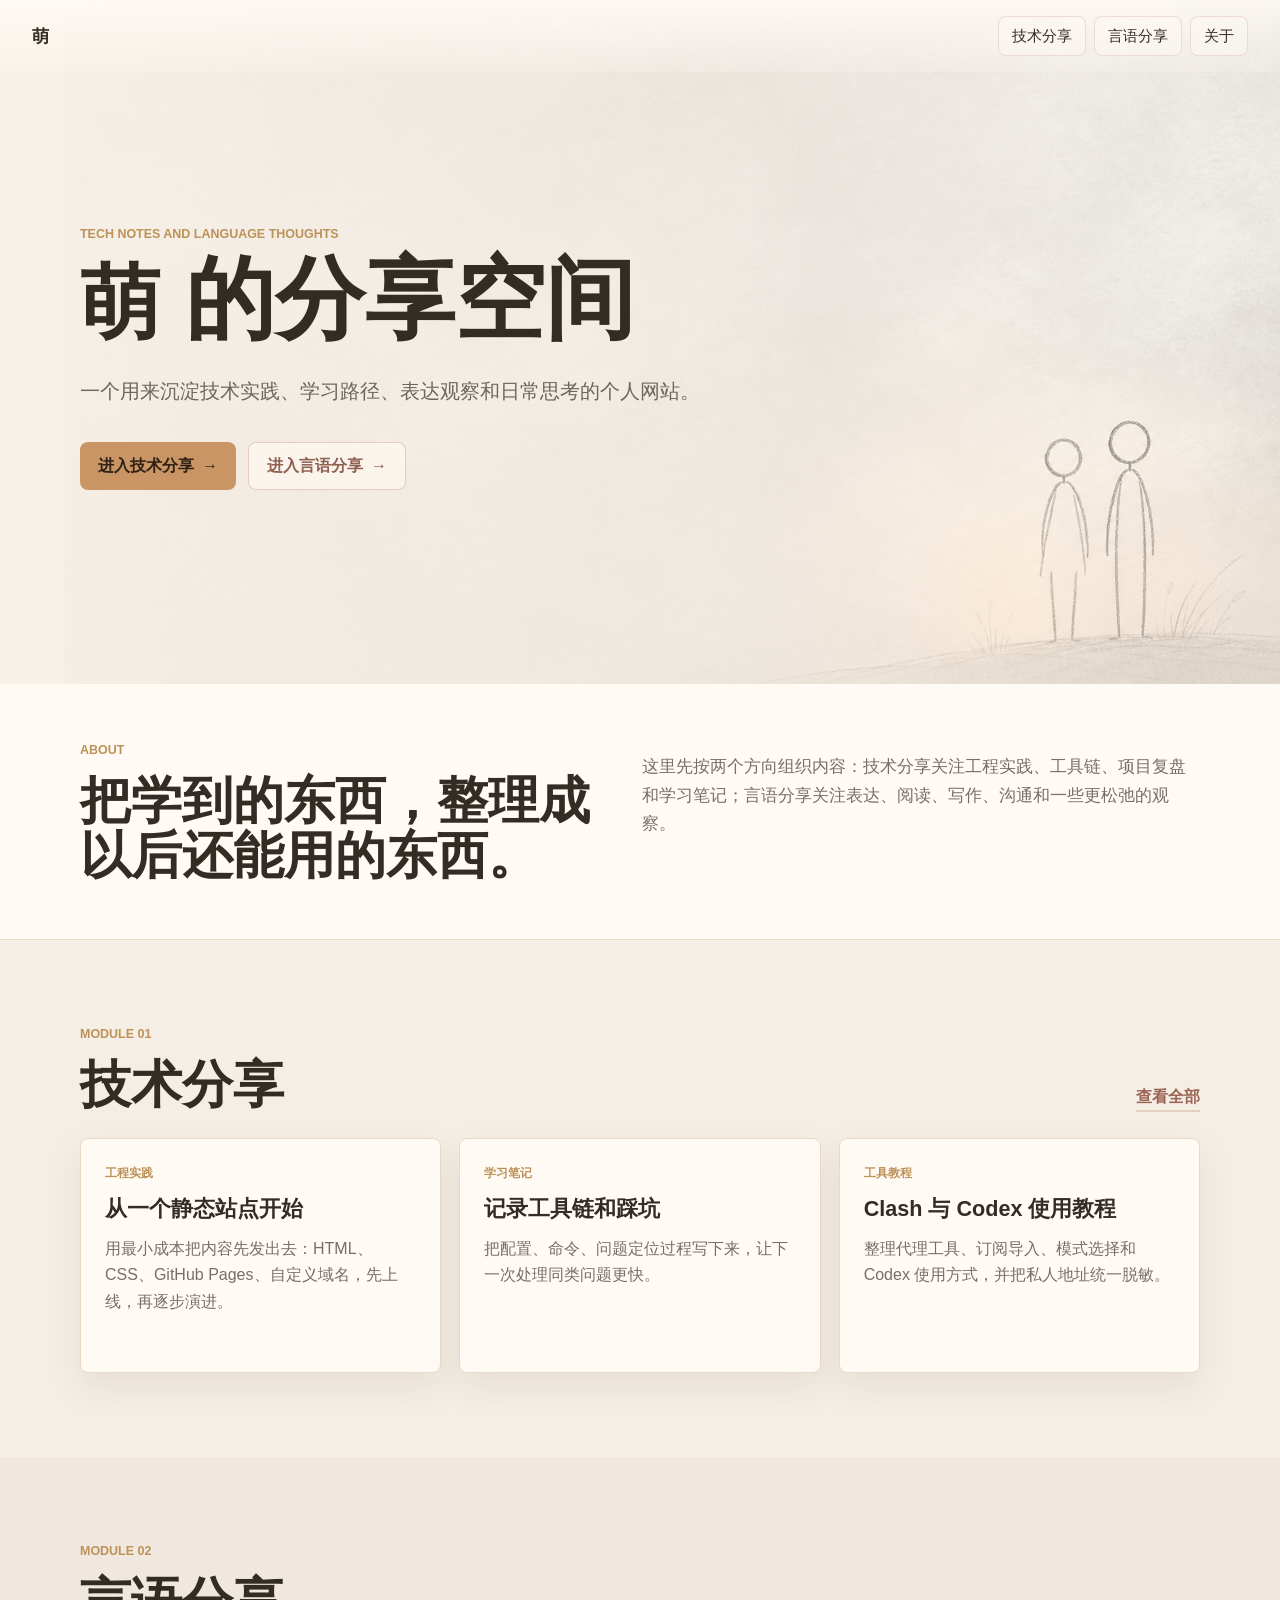
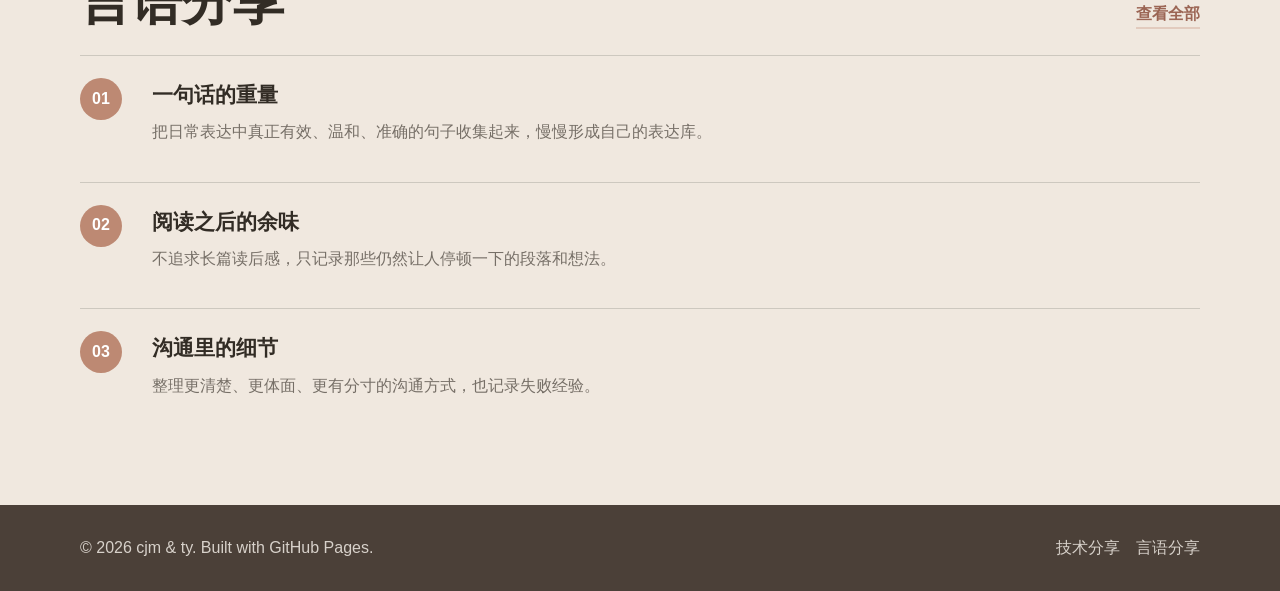
==== index.html @ a6fcdf8c "Update site content" ====
<!doctype html>
<html lang="zh-CN">
  <head>
    <meta charset="utf-8">
    <meta name="viewport" content="width=device-width, initial-scale=1">
    <meta name="description" content="萌 的技术分享与言语分享空间，记录工程实践、学习笔记、表达观察与日常思考。">
    <title>萌 的分享空间</title>
    <link rel="stylesheet" href="styles.css">
  </head>
  <body>
    <header class="site-header">
      <a class="brand" href="./" aria-label="返回首页">萌</a>
      <nav class="main-nav" aria-label="主导航">
        <a href="#tech">技术分享</a>
        <a href="#words">言语分享</a>
        <a href="#about">关于</a>
      </nav>
    </header>

    <main>
      <section class="hero" aria-label="网站介绍">
        <img class="hero__image" src="assets/hero-soft-stick-figures.png" alt="浅灰色纸感背景，右下角有两个并排站着的温馨火柴人">
        <div class="hero__shade"></div>
        <div class="hero__content">
          <p class="eyebrow">Tech notes and language thoughts</p>
          <h1><span style="font-family: 'Courier New', Courier, monospace; font-size:80px;">萌</span> 的分享空间</h1>
          <p class="hero__lead">
            一个用来沉淀技术实践、学习路径、表达观察和日常思考的个人网站。
          </p>
          <div class="hero__actions" aria-label="主要入口">
            <a class="button button--primary" href="./tech/">进入技术分享 <span aria-hidden="true">→</span></a>
            <a class="button button--light" href="./words/">进入言语分享 <span aria-hidden="true">→</span></a>
          </div>
        </div>
      </section>

      <section class="section section--intro" id="about">
        <div class="wrap intro-grid">
          <div>
            <p class="section-label">About</p>
            <h2>把学到的东西，整理成以后还能用的东西。</h2>
          </div>
          <p>
            这里先按两个方向组织内容：技术分享关注工程实践、工具链、项目复盘和学习笔记；言语分享关注表达、阅读、写作、沟通和一些更松弛的观察。
          </p>
        </div>
      </section>

      <section class="section" id="tech">
        <div class="wrap">
          <div class="section-heading">
            <p class="section-label">Module 01</p>
            <h2>技术分享</h2>
            <a class="text-link" href="./tech/">查看全部</a>
          </div>

          <div class="card-grid">
            <a class="feature-card article-card--link" href="./tech/static-site-launch/">
              <p class="card-kicker">工程实践</p>
              <h3>从一个静态站点开始</h3>
              <p>用最小成本把内容先发出去：HTML、CSS、GitHub Pages、自定义域名，先上线，再逐步演进。</p>
            </a>
            <a class="feature-card article-card--link" href="./tech/github-cli-network/">
              <p class="card-kicker">学习笔记</p>
              <h3>记录工具链和踩坑</h3>
              <p>把配置、命令、问题定位过程写下来，让下一次处理同类问题更快。</p>
            </a>
            <a class="feature-card article-card--link" href="./tech/clash-codex-guide/">
              <p class="card-kicker">工具教程</p>
              <h3>Clash 与 Codex 使用教程</h3>
              <p>整理代理工具、订阅导入、模式选择和 Codex 使用方式，并把私人地址统一脱敏。</p>
            </a>
          </div>
        </div>
      </section>

      <section class="section section--soft" id="words">
        <div class="wrap">
          <div class="section-heading">
            <p class="section-label">Module 02</p>
            <h2>言语分享</h2>
            <a class="text-link" href="./words/">查看全部</a>
          </div>

          <div class="split-list">
            <a class="split-link" href="./words/sentence-weight/">
              <span>01</span>
              <div>
                <h3>一句话的重量</h3>
                <p>把日常表达中真正有效、温和、准确的句子收集起来，慢慢形成自己的表达库。</p>
              </div>
            </a>
            <a class="split-link" href="./words/reading-aftertaste/">
              <span>02</span>
              <div>
                <h3>阅读之后的余味</h3>
                <p>不追求长篇读后感，只记录那些仍然让人停顿一下的段落和想法。</p>
              </div>
            </a>
            <a class="split-link" href="./words/communication-details/">
              <span>03</span>
              <div>
                <h3>沟通里的细节</h3>
                <p>整理更清楚、更体面、更有分寸的沟通方式，也记录失败经验。</p>
              </div>
            </a>
          </div>
        </div>
      </section>
    </main>

    <footer class="site-footer">
      <div class="wrap footer-grid">
        <p>© 2026 cjm & ty. Built with GitHub Pages.</p>
        <div class="footer-links">
          <a href="./tech/">技术分享</a>
          <a href="./words/">言语分享</a>
        </div>
      </div>
    </footer>
  </body>
</html>
---- styles.css ----
:root {
  color-scheme: light;
  --ink: #322c25;
  --muted: #766f67;
  --paper: #f5eee5;
  --surface: #fffaf4;
  --line: #ead9c7;
  --green: #7d8b78;
  --blue: #7d8ca0;
  --clay: #bf7f68;
  --gold: #bd9258;
  --code-ink: #5a4338;
  --code-surface: #f8eadc;
  --code-line: #ead2bd;
  --shadow: 0 14px 36px rgba(70, 53, 38, 0.08);
}

* {
  box-sizing: border-box;
}

html {
  scroll-behavior: smooth;
}

body {
  margin: 0;
  background: var(--paper);
  color: var(--ink);
  font-family: "Inter", "Segoe UI", "PingFang SC", "Microsoft YaHei", Arial, sans-serif;
  line-height: 1.65;
}

img {
  display: block;
  max-width: 100%;
}

a {
  color: inherit;
  text-decoration: none;
}

.wrap {
  width: min(1120px, calc(100% - 40px));
  margin: 0 auto;
}

.site-header {
  position: fixed;
  z-index: 10;
  top: 0;
  left: 0;
  right: 0;
  display: flex;
  align-items: center;
  justify-content: space-between;
  gap: 24px;
  min-height: 72px;
  padding: 0 32px;
  color: var(--ink);
  background: linear-gradient(180deg, rgba(255, 250, 244, 0.88), rgba(255, 250, 244, 0.2));
}

.brand {
  font-size: 1.08rem;
  font-weight: 800;
  letter-spacing: 0;
}

.main-nav {
  display: flex;
  align-items: center;
  gap: 8px;
  font-size: 0.94rem;
}

.main-nav a {
  border: 1px solid rgba(191, 127, 104, 0.22);
  border-radius: 8px;
  padding: 7px 13px;
  background: rgba(255, 250, 244, 0.45);
  backdrop-filter: blur(14px);
}

.hero {
  position: relative;
  min-height: 76vh;
  overflow: hidden;
  color: var(--ink);
  background:
    linear-gradient(130deg, #f8f1e8 0%, #eee8df 54%, #f4e4d4 100%);
}

.hero__image {
  position: absolute;
  inset: 0;
  width: 100%;
  height: 100%;
  object-fit: contain;
  object-position: right bottom;
  filter: saturate(1.02) contrast(0.96) brightness(1.03);
}

.hero__shade {
  position: absolute;
  inset: 0;
  background:
    linear-gradient(90deg, rgba(248, 241, 232, 0.94), rgba(248, 241, 232, 0.7) 44%, rgba(248, 241, 232, 0.08)),
    linear-gradient(0deg, rgba(246, 232, 215, 0.42), rgba(246, 232, 215, 0) 48%);
}

.hero__content {
  position: relative;
  display: flex;
  flex-direction: column;
  justify-content: center;
  width: min(1120px, calc(100% - 40px));
  min-height: 76vh;
  margin: 0 auto;
  padding: 112px 0 82px;
}

.eyebrow,
.section-label,
.card-kicker {
  margin: 0 0 12px;
  color: var(--gold);
  font-size: 0.78rem;
  font-weight: 800;
  letter-spacing: 0;
  text-transform: uppercase;
}

.hero h1 {
  max-width: 720px;
  margin: 0;
  font-size: 5.6rem;
  line-height: 0.96;
  letter-spacing: 0;
}

.hero__lead {
  max-width: 620px;
  margin: 26px 0 0;
  color: #6f665e;
  font-size: 1.28rem;
}

.hero__actions {
  display: flex;
  flex-wrap: wrap;
  gap: 12px;
  margin-top: 34px;
}

.button {
  display: inline-flex;
  align-items: center;
  justify-content: center;
  gap: 8px;
  min-height: 46px;
  border-radius: 8px;
  padding: 10px 18px;
  font-weight: 800;
  transition: transform 160ms ease, border-color 160ms ease, background 160ms ease;
}

.button:hover {
  transform: translateY(-1px);
}

.button--primary {
  background: #c99564;
  color: #302114;
}

.button--light {
  border: 1px solid rgba(191, 127, 104, 0.34);
  color: #8e5f4f;
  background: rgba(255, 250, 244, 0.62);
}

.section {
  padding: 84px 0;
}

.section--intro {
  padding: 56px 0;
  background: #fffaf4;
  border-bottom: 1px solid var(--line);
}

.section--soft {
  background: #f0e8df;
}

.intro-grid {
  display: grid;
  grid-template-columns: minmax(0, 0.92fr) minmax(320px, 1fr);
  gap: 48px;
  align-items: start;
}

h2,
h3,
p {
  overflow-wrap: anywhere;
}

.intro-grid h2,
.section-heading h2,
.module-hero h1 {
  margin: 0;
  font-size: 3.2rem;
  line-height: 1.08;
  letter-spacing: 0;
}

.intro-grid > p {
  margin: 12px 0 0;
  color: var(--muted);
  font-size: 1.08rem;
}

.section-heading {
  display: grid;
  grid-template-columns: 1fr auto;
  gap: 16px;
  align-items: end;
  margin-bottom: 26px;
}

.section-heading .section-label {
  grid-column: 1 / -1;
  margin-bottom: -4px;
}

.text-link {
  color: #9b6554;
  font-weight: 800;
  border-bottom: 2px solid rgba(191, 127, 104, 0.28);
}

.card-grid {
  display: grid;
  grid-template-columns: repeat(3, minmax(0, 1fr));
  gap: 18px;
}

.feature-card,
.article-card {
  min-height: 235px;
  border: 1px solid var(--line);
  border-radius: 8px;
  padding: 24px;
  background: var(--surface);
  box-shadow: var(--shadow);
}

.feature-card h3,
.article-card h3 {
  margin: 0;
  font-size: 1.35rem;
  line-height: 1.22;
}

.feature-card p:last-child,
.article-card p {
  margin: 14px 0 0;
  color: var(--muted);
}

.split-list {
  display: grid;
  gap: 14px;
}

.split-list article,
.split-list .split-link {
  display: grid;
  grid-template-columns: 54px 1fr;
  gap: 18px;
  align-items: start;
  border-top: 1px solid rgba(24, 33, 29, 0.16);
  padding: 22px 0;
}

.split-list .split-link {
  transition: transform 160ms ease, border-color 160ms ease;
}

.split-list .split-link:hover,
.split-list .split-link:focus-visible {
  transform: translateX(4px);
  border-top-color: rgba(191, 127, 104, 0.42);
}

.split-list .split-link:focus-visible {
  outline: 3px solid rgba(191, 127, 104, 0.28);
  outline-offset: 4px;
}

.split-list span {
  display: inline-grid;
  place-items: center;
  width: 42px;
  height: 42px;
  border-radius: 50%;
  color: #fff;
  background: #bd8973;
  font-weight: 800;
}

.split-list h3 {
  margin: 0;
  font-size: 1.3rem;
}

.split-list p {
  margin: 7px 0 0;
  color: var(--muted);
}

.site-footer {
  padding: 30px 0;
  color: rgba(255, 250, 244, 0.78);
  background: #4b4038;
}

.footer-grid {
  display: flex;
  align-items: center;
  justify-content: space-between;
  gap: 18px;
}

.footer-grid p {
  margin: 0;
}

.footer-links {
  display: flex;
  gap: 16px;
}

.module-page {
  background: #f8f1e8;
}

.module-header {
  position: static;
  color: var(--ink);
  background: rgba(255, 250, 244, 0.94);
  border-bottom: 1px solid var(--line);
}

.module-header .main-nav a {
  border-color: var(--line);
  background: #fffaf4;
}

.module-hero {
  padding: 76px 0 40px;
  background:
    linear-gradient(120deg, rgba(191, 127, 104, 0.12), rgba(125, 140, 160, 0.08)),
    #f8f1e8;
}

.module-hero p:last-child {
  max-width: 720px;
  margin: 18px 0 0;
  color: var(--muted);
  font-size: 1.08rem;
}

.article-grid {
  display: grid;
  grid-template-columns: repeat(2, minmax(0, 1fr));
  gap: 18px;
}

.article-card {
  min-height: 210px;
}

.article-card--link {
  display: block;
  transition: transform 160ms ease, border-color 160ms ease, box-shadow 160ms ease;
}

.article-card--link:hover,
.article-card--link:focus-visible {
  transform: translateY(-2px);
  border-color: rgba(191, 127, 104, 0.42);
  box-shadow: 0 18px 44px rgba(70, 53, 38, 0.11);
}

.article-card--link:focus-visible {
  outline: 3px solid rgba(191, 127, 104, 0.28);
  outline-offset: 4px;
}

.article-detail {
  padding: 70px 0 88px;
}

.article-wrap {
  max-width: 860px;
  border: 1px solid var(--line);
  border-radius: 8px;
  padding: 34px;
  background: var(--surface);
  box-shadow: var(--shadow);
}

.back-link {
  display: inline-flex;
  margin-bottom: 22px;
  color: #9b6554;
  font-weight: 800;
  border-bottom: 2px solid rgba(191, 127, 104, 0.28);
}

.article-detail h1 {
  margin: 0;
  font-size: 3.1rem;
  line-height: 1.08;
  letter-spacing: 0;
}

.article-detail h2 {
  margin: 34px 0 10px;
  font-size: 1.55rem;
  line-height: 1.2;
}

.article-detail p {
  margin: 10px 0 0;
  color: var(--muted);
}

.article-detail code {
  border: 1px solid var(--code-line);
  border-radius: 6px;
  padding: 2px 5px;
  color: var(--code-ink);
  background: var(--code-surface);
  font-family: "Cascadia Code", Consolas, "Courier New", monospace;
  font-size: 0.92em;
}

.article-detail pre {
  overflow-x: auto;
  margin: 16px 0 0;
  border: 1px solid var(--code-line);
  border-radius: 8px;
  padding: 18px;
  color: #544139;
  background: #fbefe2;
  box-shadow: inset 0 1px 0 rgba(255, 255, 255, 0.68);
}

.article-detail pre code {
  padding: 0;
  color: inherit;
  background: transparent;
  font-size: 0.92rem;
}

.article-detail ol,
.article-detail ul {
  margin: 12px 0 0;
  padding-left: 22px;
  color: var(--muted);
}

.article-detail li + li {
  margin-top: 8px;
}

.study-note {
  margin-top: 32px;
  border: 1px solid var(--line);
  border-radius: 8px;
  padding: 30px;
  background: var(--surface);
  box-shadow: var(--shadow);
}

.study-note h2 {
  margin: 0;
  font-size: 2.15rem;
  line-height: 1.16;
}

.study-note h3 {
  margin: 28px 0 8px;
  font-size: 1.28rem;
}

.study-note p {
  margin: 10px 0 0;
  color: var(--muted);
}

.study-note code {
  border: 1px solid var(--code-line);
  border-radius: 6px;
  padding: 2px 5px;
  color: var(--code-ink);
  background: var(--code-surface);
  font-family: "Cascadia Code", Consolas, "Courier New", monospace;
  font-size: 0.92em;
}

.study-note pre {
  overflow-x: auto;
  margin: 16px 0 0;
  border: 1px solid var(--code-line);
  border-radius: 8px;
  padding: 18px;
  color: #544139;
  background: #fbefe2;
  box-shadow: inset 0 1px 0 rgba(255, 255, 255, 0.68);
}

.study-note pre code {
  padding: 0;
  color: inherit;
  background: transparent;
  font-size: 0.92rem;
}

.study-note ol,
.study-note ul {
  margin: 12px 0 0;
  padding-left: 22px;
  color: var(--muted);
}

.study-note li + li {
  margin-top: 8px;
}

.note-lead {
  max-width: 780px;
  font-size: 1.06rem;
}

.article-meta {
  display: flex;
  flex-wrap: wrap;
  gap: 8px;
  margin-bottom: 18px;
  color: var(--muted);
  font-size: 0.9rem;
}

.tag {
  border-radius: 8px;
  padding: 3px 9px;
  color: #8e5f4f;
  background: rgba(191, 127, 104, 0.13);
  font-weight: 800;
}

.note-band {
  margin-top: 28px;
  border-left: 4px solid var(--clay);
  padding: 18px 22px;
  background: #fffaf4;
}

.note-band p {
  margin: 0;
  color: var(--muted);
}

@media (max-width: 780px) {
  .site-header {
    position: absolute;
    min-height: auto;
    align-items: flex-start;
    padding: 18px 20px;
  }

  .main-nav {
    max-width: 220px;
    justify-content: flex-end;
    flex-wrap: wrap;
    font-size: 0.86rem;
  }

  .hero,
  .hero__content {
    min-height: 84vh;
  }

  .hero__shade {
    background:
      linear-gradient(180deg, rgba(248, 241, 232, 0.92), rgba(248, 241, 232, 0.7) 58%, rgba(248, 241, 232, 0.3)),
      linear-gradient(0deg, rgba(246, 232, 215, 0.44), rgba(246, 232, 215, 0.06));
  }

  .hero__content {
    padding-top: 136px;
  }

  .hero__image {
    object-position: right bottom;
    opacity: 0.92;
  }

  .hero h1 {
    font-size: 3.8rem;
  }

  .hero__lead {
    font-size: 1.08rem;
  }

  .intro-grid,
  .card-grid,
  .article-grid {
    grid-template-columns: 1fr;
  }

  .section {
    padding: 60px 0;
  }

  .section-heading {
    grid-template-columns: 1fr;
  }

  .feature-card,
  .article-card {
    min-height: auto;
  }

  .study-note {
    padding: 22px;
  }

  .article-detail {
    padding: 46px 0 64px;
  }

  .article-wrap {
    padding: 24px;
  }

  .article-detail h1 {
    font-size: 2.15rem;
  }

  .article-detail h2 {
    font-size: 1.35rem;
  }

  .study-note h2 {
    font-size: 1.75rem;
  }

  .footer-grid {
    align-items: flex-start;
    flex-direction: column;
  }
}

@media (max-width: 480px) {
  .wrap,
  .hero__content {
    width: min(100% - 28px, 1120px);
  }

  .site-header {
    gap: 10px;
    padding: 14px;
  }

  .brand {
    padding-top: 6px;
  }

  .main-nav a {
    padding: 6px 9px;
  }

  .hero h1 {
    font-size: 3rem;
  }

  .intro-grid h2,
  .section-heading h2,
  .module-hero h1 {
    font-size: 2.15rem;
  }

  .button {
    width: 100%;
  }

  .split-list article,
  .split-list .split-link {
    grid-template-columns: 42px 1fr;
    gap: 12px;
  }
}
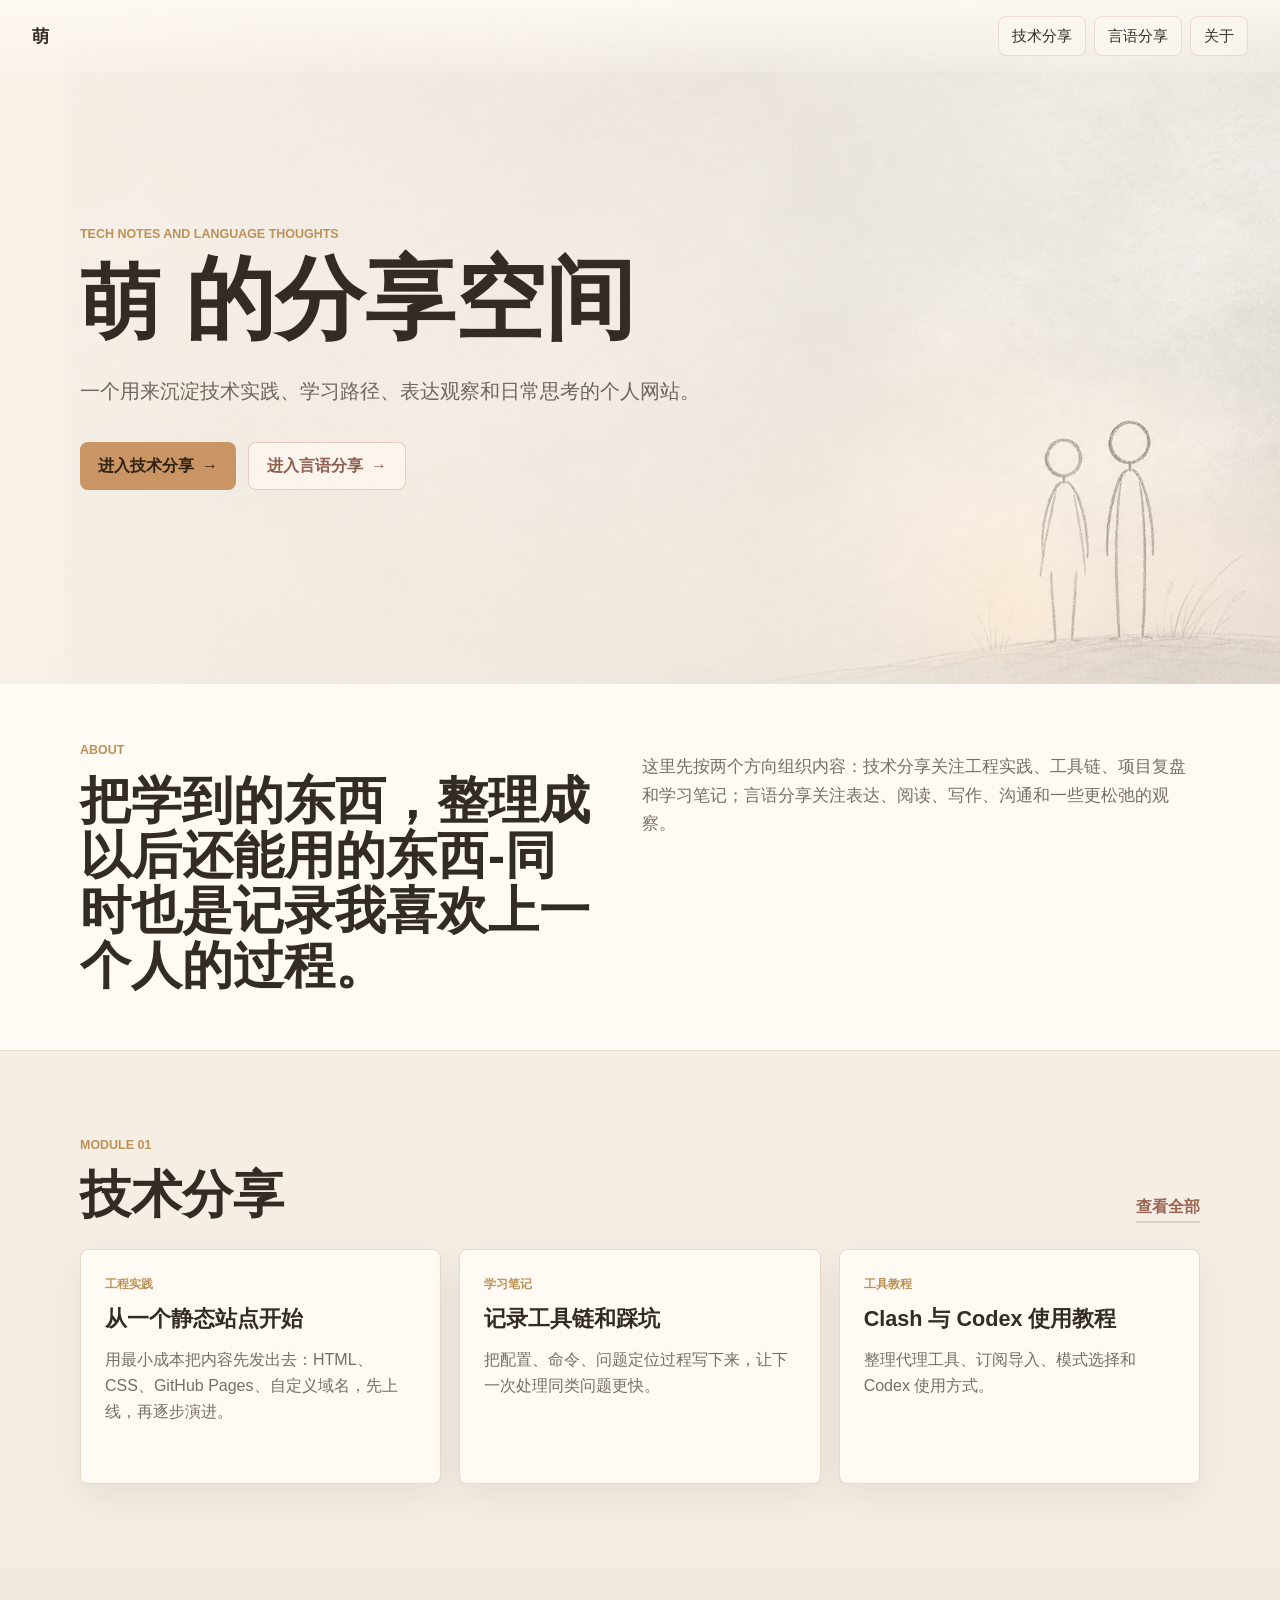
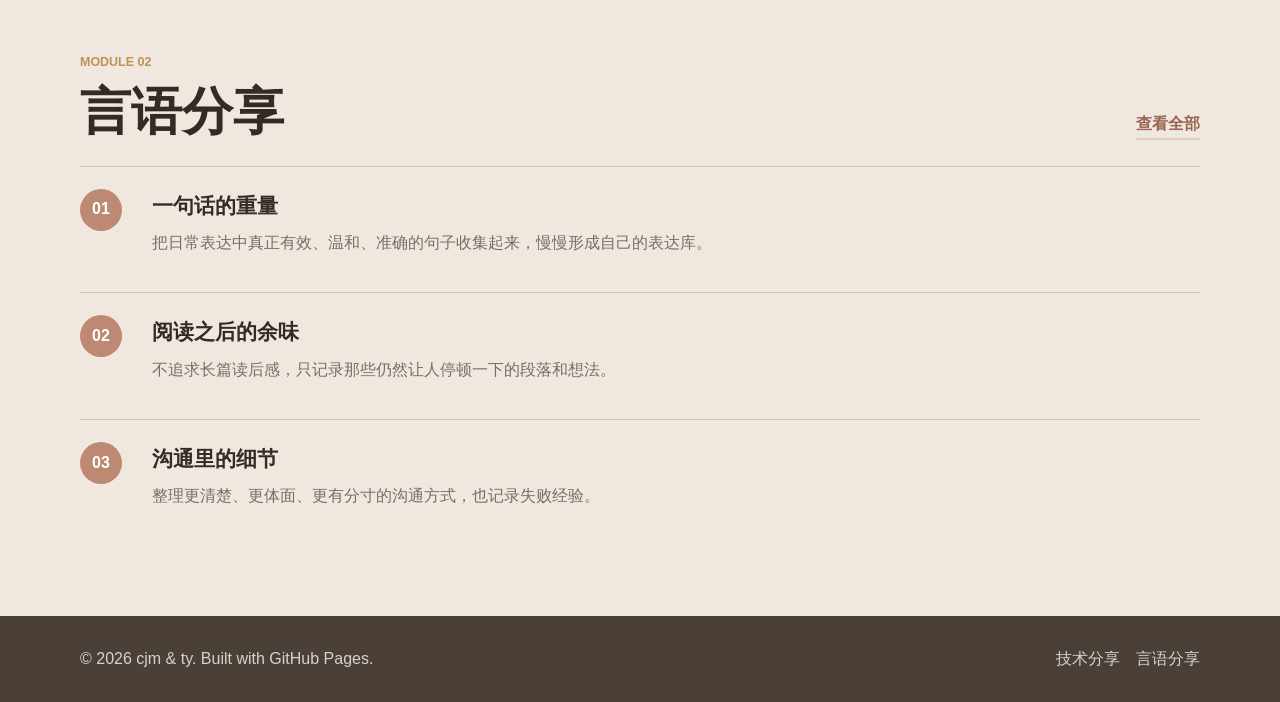
==== commit eedc1cf1: "Update site content" ====
--- a/index.html
+++ b/index.html
@@ -38,7 +38,7 @@
         <div class="wrap intro-grid">
           <div>
             <p class="section-label">About</p>
-            <h2>把学到的东西，整理成以后还能用的东西。</h2>
+            <h2>把学到的东西，整理成以后还能用的东西-同时也是记录我喜欢上一个人的过程。</h2>
           </div>
           <p>
             这里先按两个方向组织内容：技术分享关注工程实践、工具链、项目复盘和学习笔记；言语分享关注表达、阅读、写作、沟通和一些更松弛的观察。
@@ -68,7 +68,7 @@
             <a class="feature-card article-card--link" href="./tech/clash-codex-guide/">
               <p class="card-kicker">工具教程</p>
               <h3>Clash 与 Codex 使用教程</h3>
-              <p>整理代理工具、订阅导入、模式选择和 Codex 使用方式，并把私人地址统一脱敏。</p>
+              <p>整理代理工具、订阅导入、模式选择和 Codex 使用方式。</p>
             </a>
           </div>
         </div>
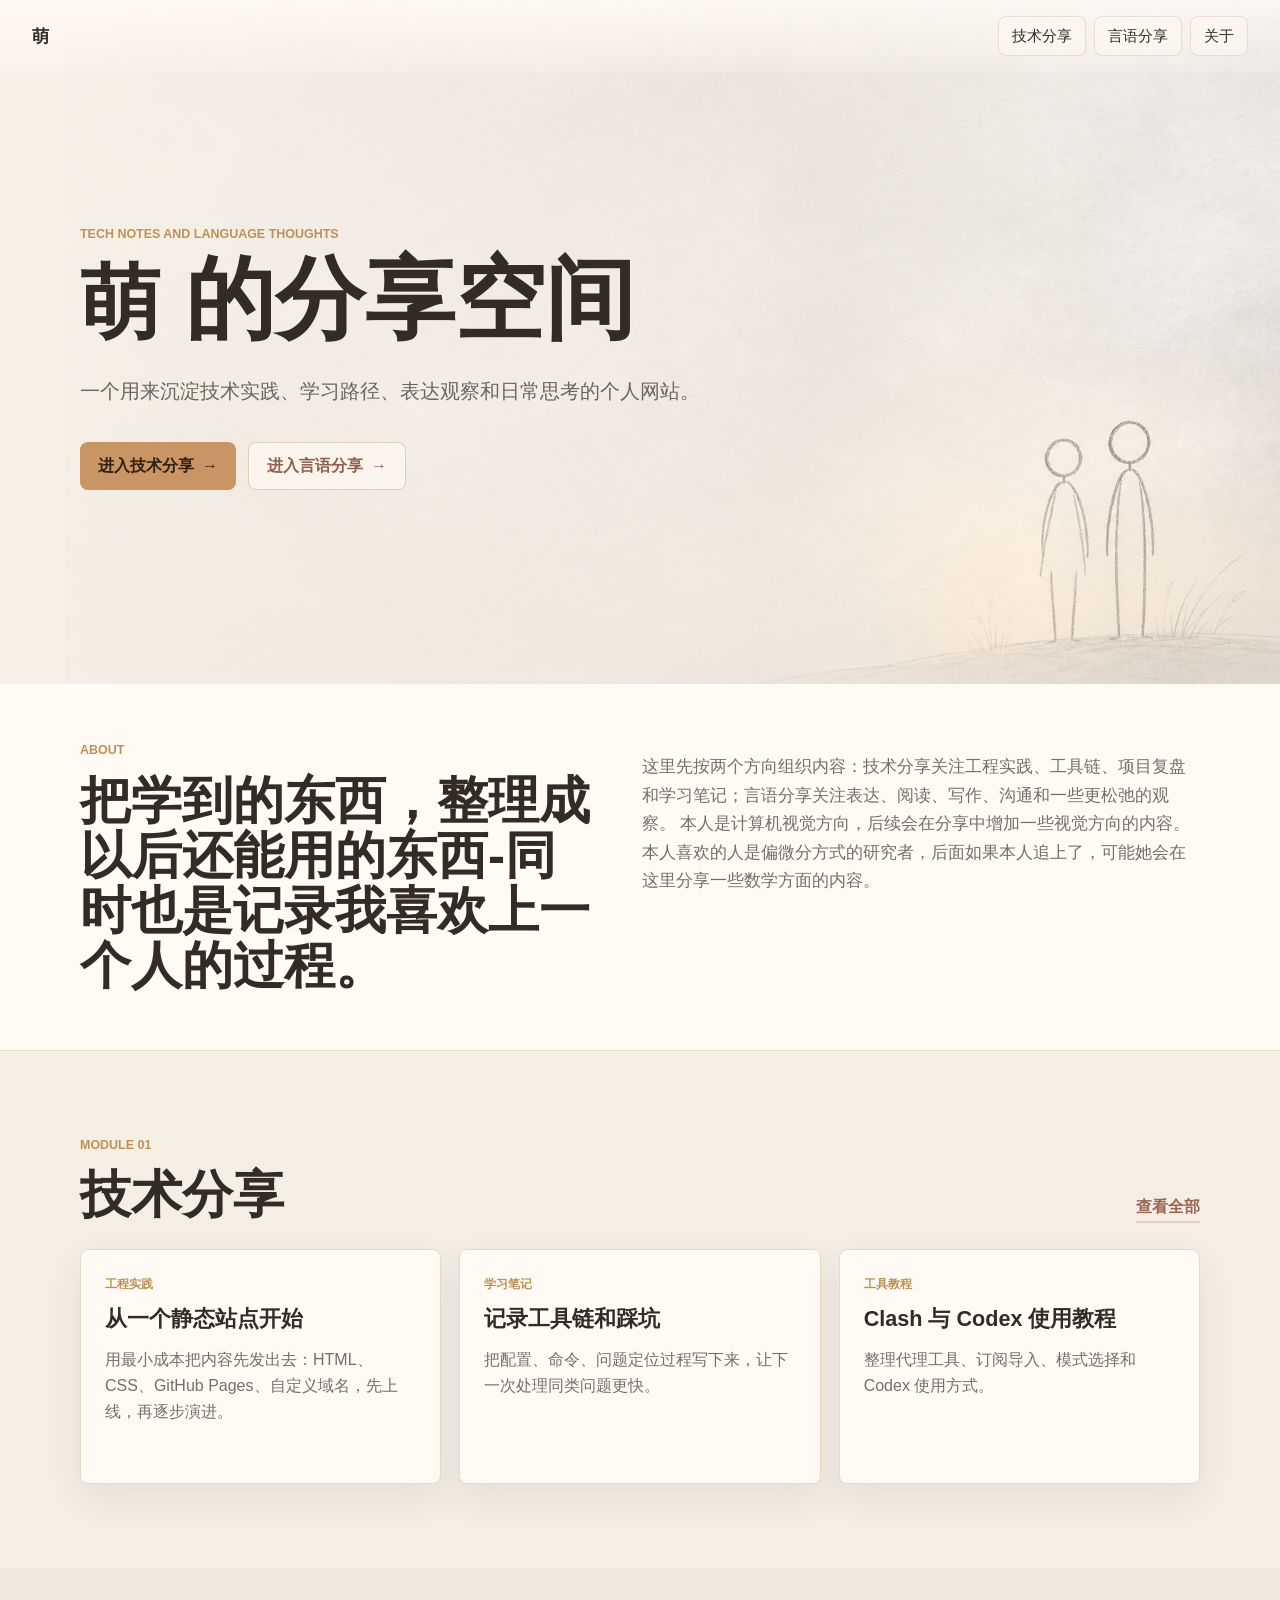
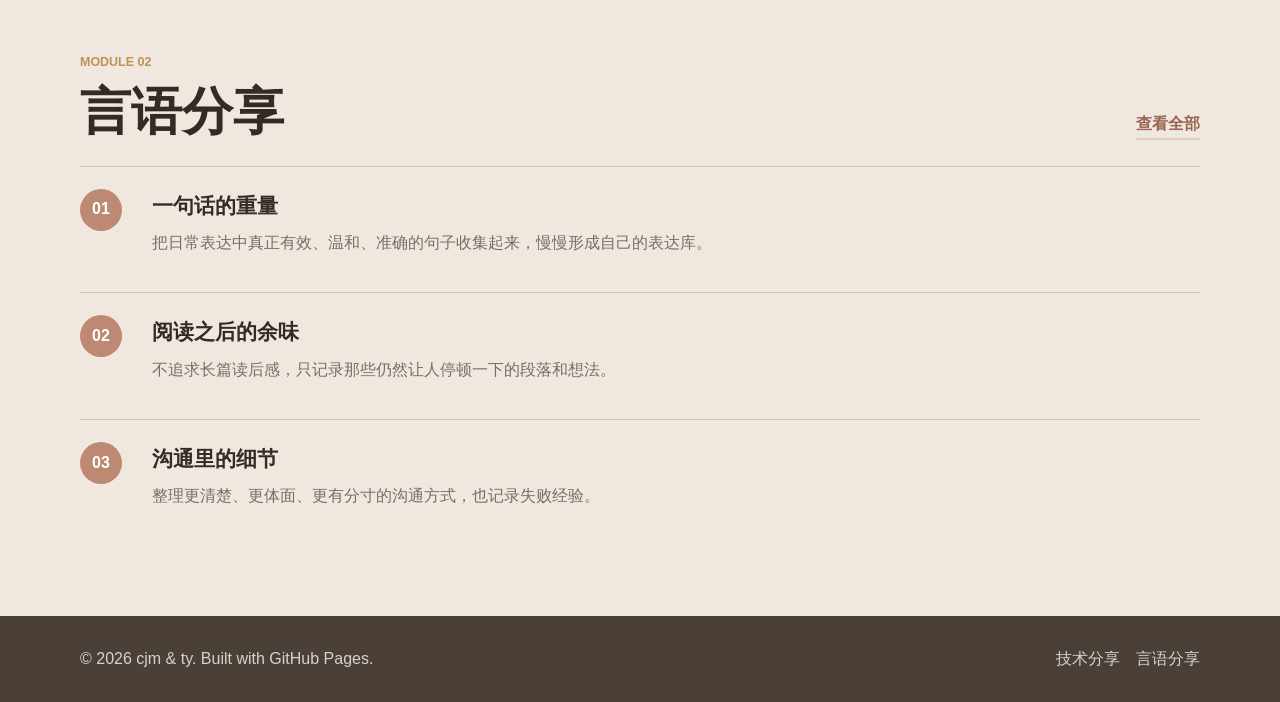
==== commit 7a3314d5: "Update site content" ====
--- a/index.html
+++ b/index.html
@@ -42,6 +42,7 @@
           </div>
           <p>
             这里先按两个方向组织内容：技术分享关注工程实践、工具链、项目复盘和学习笔记；言语分享关注表达、阅读、写作、沟通和一些更松弛的观察。
+            本人是计算机视觉方向，后续会在分享中增加一些视觉方向的内容。本人喜欢的人是偏微分方式的研究者，后面如果本人追上了，可能她会在这里分享一些数学方面的内容。
           </p>
         </div>
       </section>
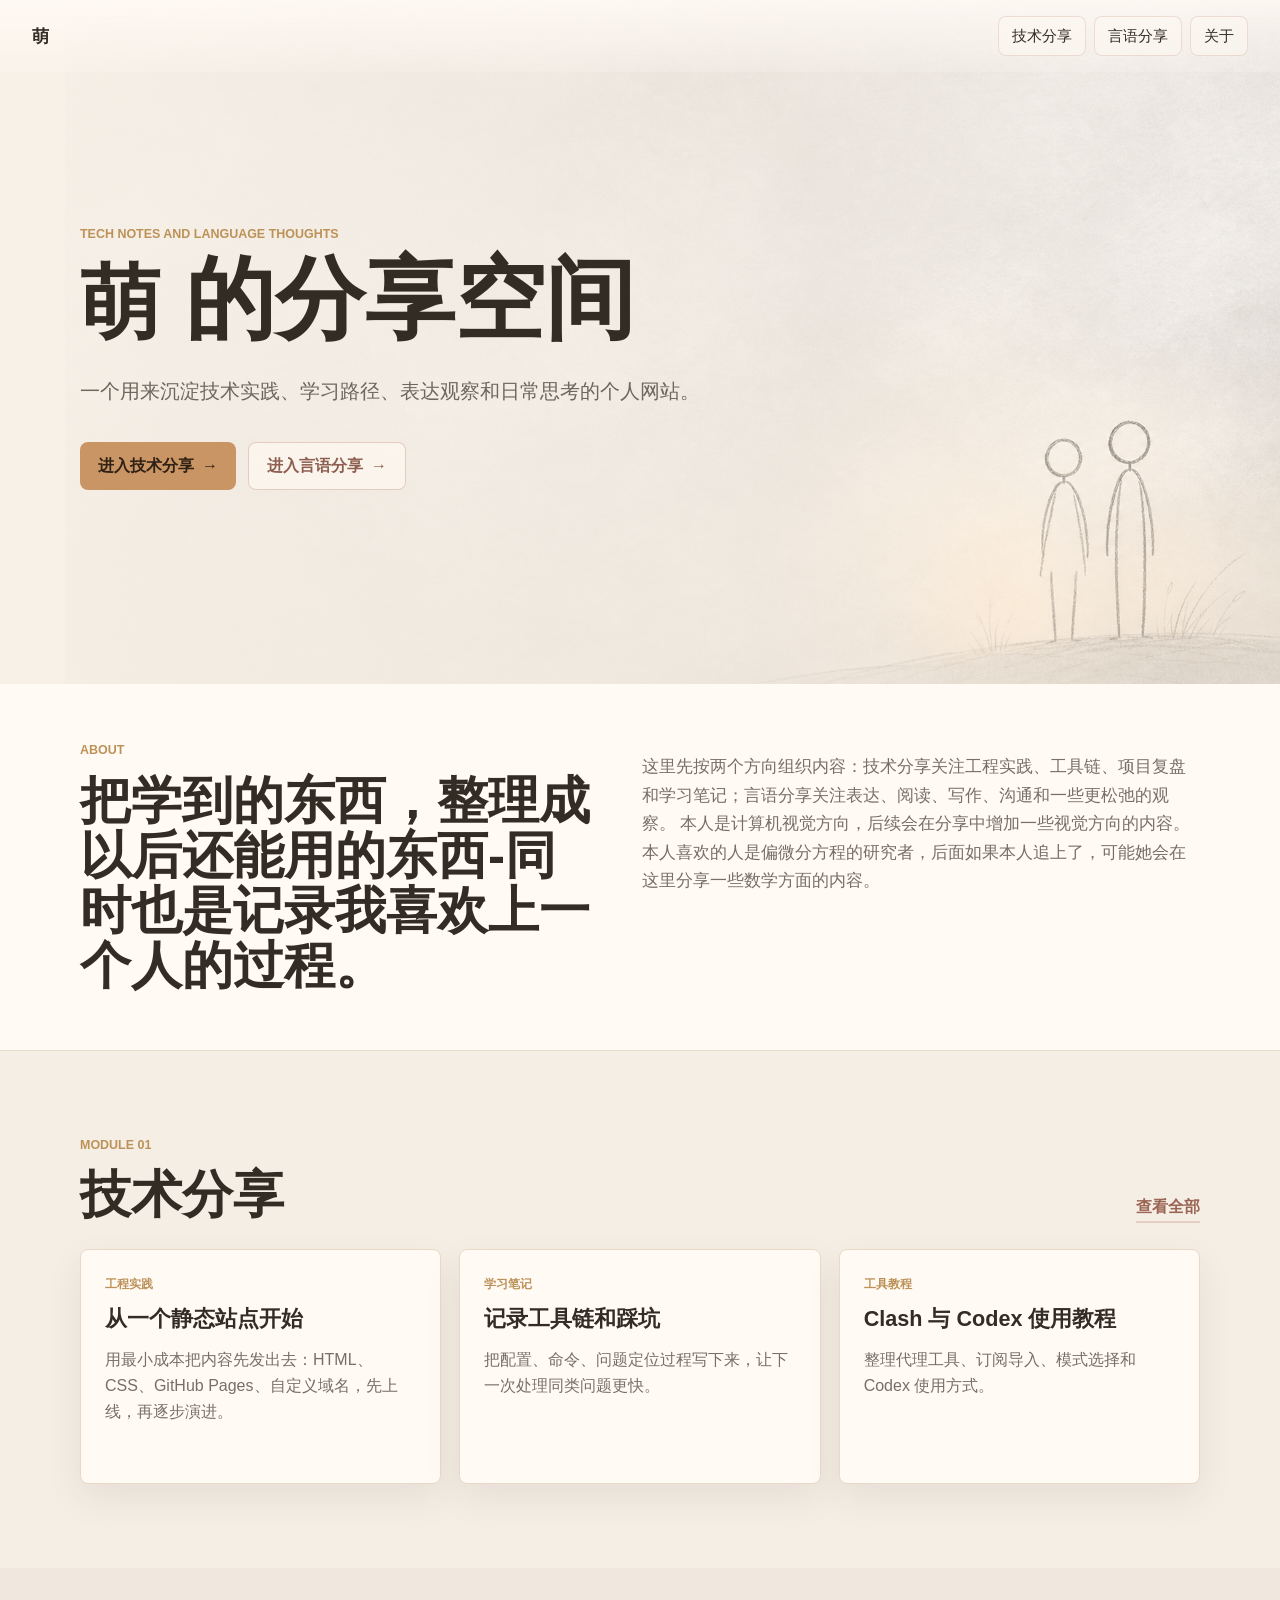
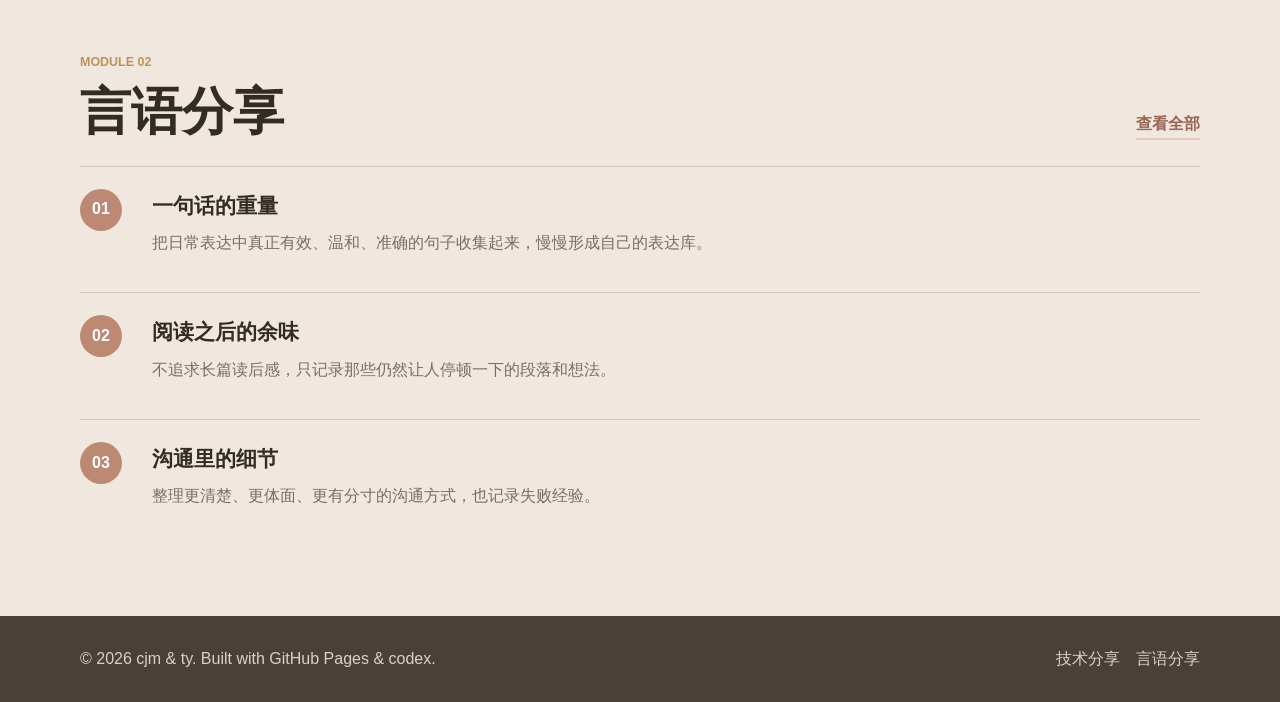
==== commit d20c8300: "Update site content" ====
--- a/index.html
+++ b/index.html
@@ -42,7 +42,7 @@
           </div>
           <p>
             这里先按两个方向组织内容：技术分享关注工程实践、工具链、项目复盘和学习笔记；言语分享关注表达、阅读、写作、沟通和一些更松弛的观察。
-            本人是计算机视觉方向，后续会在分享中增加一些视觉方向的内容。本人喜欢的人是偏微分方式的研究者，后面如果本人追上了，可能她会在这里分享一些数学方面的内容。
+            本人是计算机视觉方向，后续会在分享中增加一些视觉方向的内容。本人喜欢的人是偏微分方程的研究者，后面如果本人追上了，可能她会在这里分享一些数学方面的内容。
           </p>
         </div>
       </section>
@@ -112,7 +112,7 @@
 
     <footer class="site-footer">
       <div class="wrap footer-grid">
-        <p>© 2026 cjm & ty. Built with GitHub Pages.</p>
+        <p>© 2026 cjm & ty. Built with GitHub Pages & codex.</p>
         <div class="footer-links">
           <a href="./tech/">技术分享</a>
           <a href="./words/">言语分享</a>
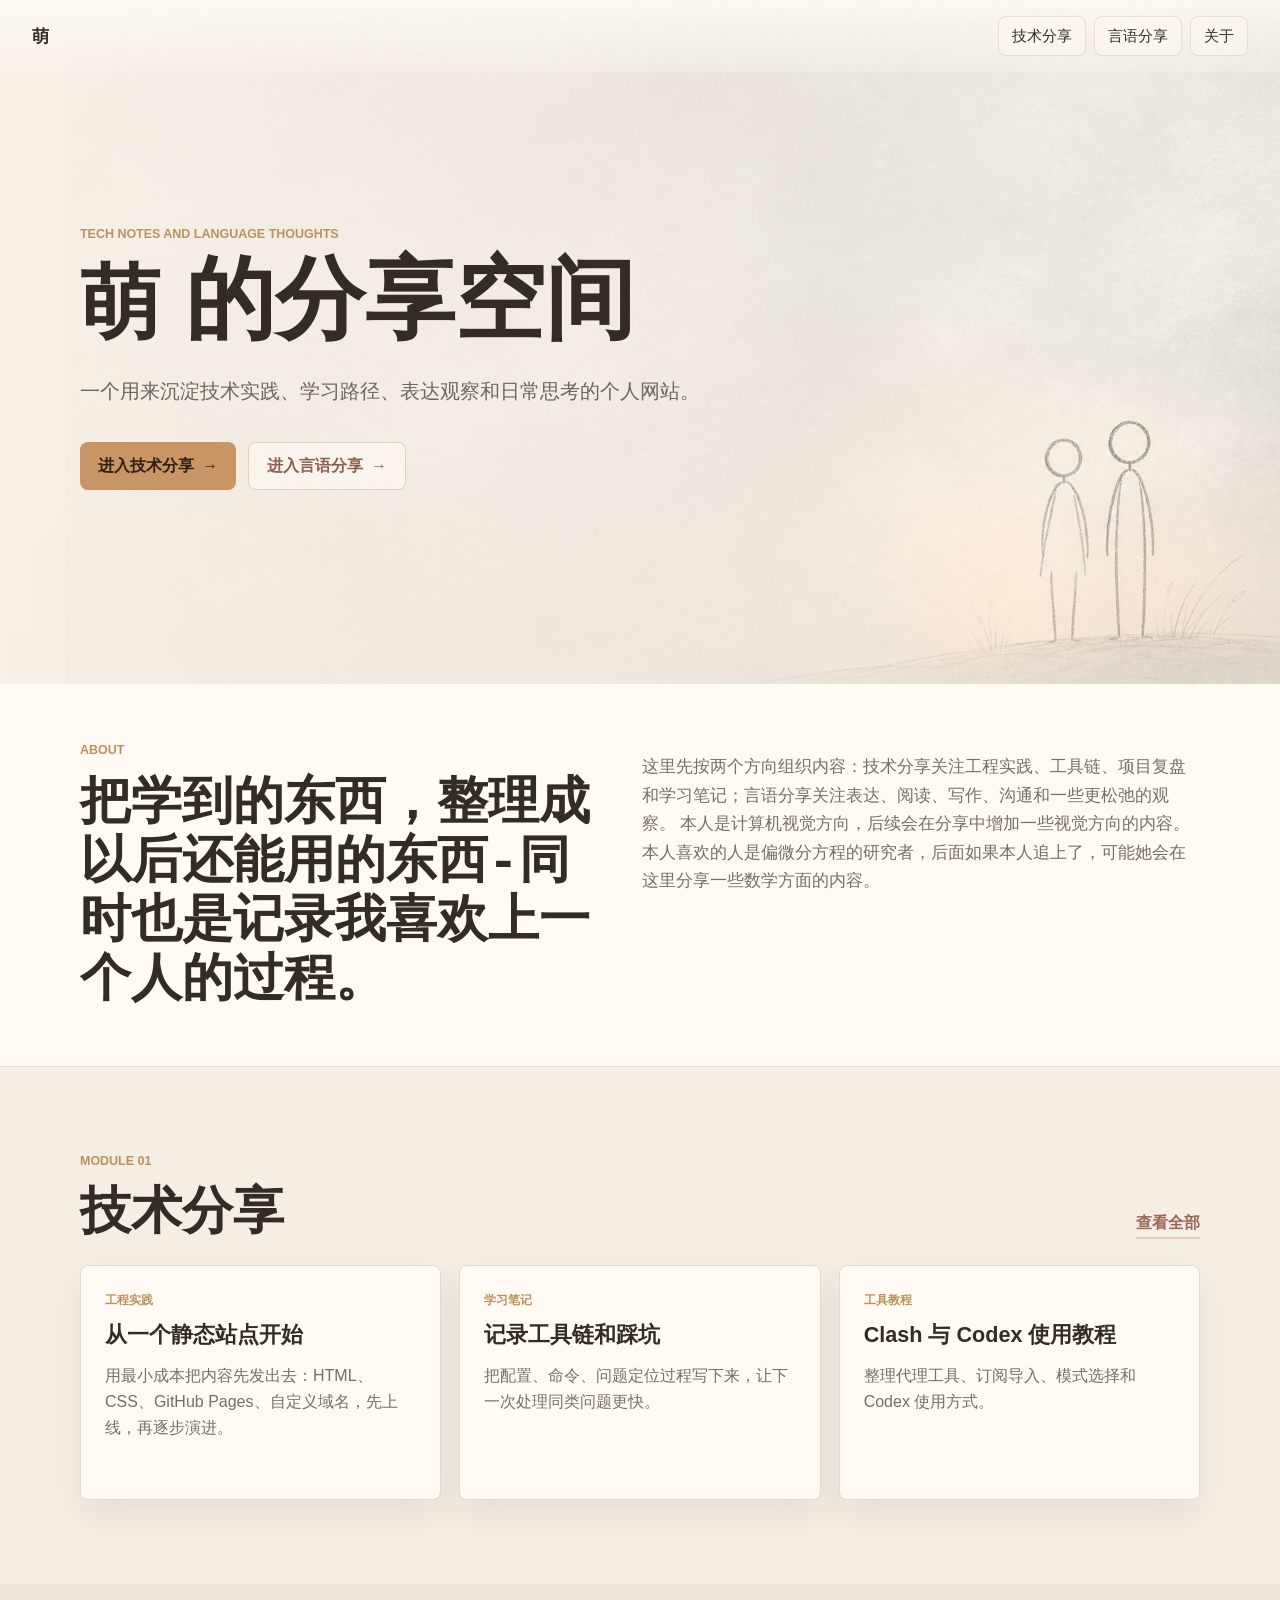
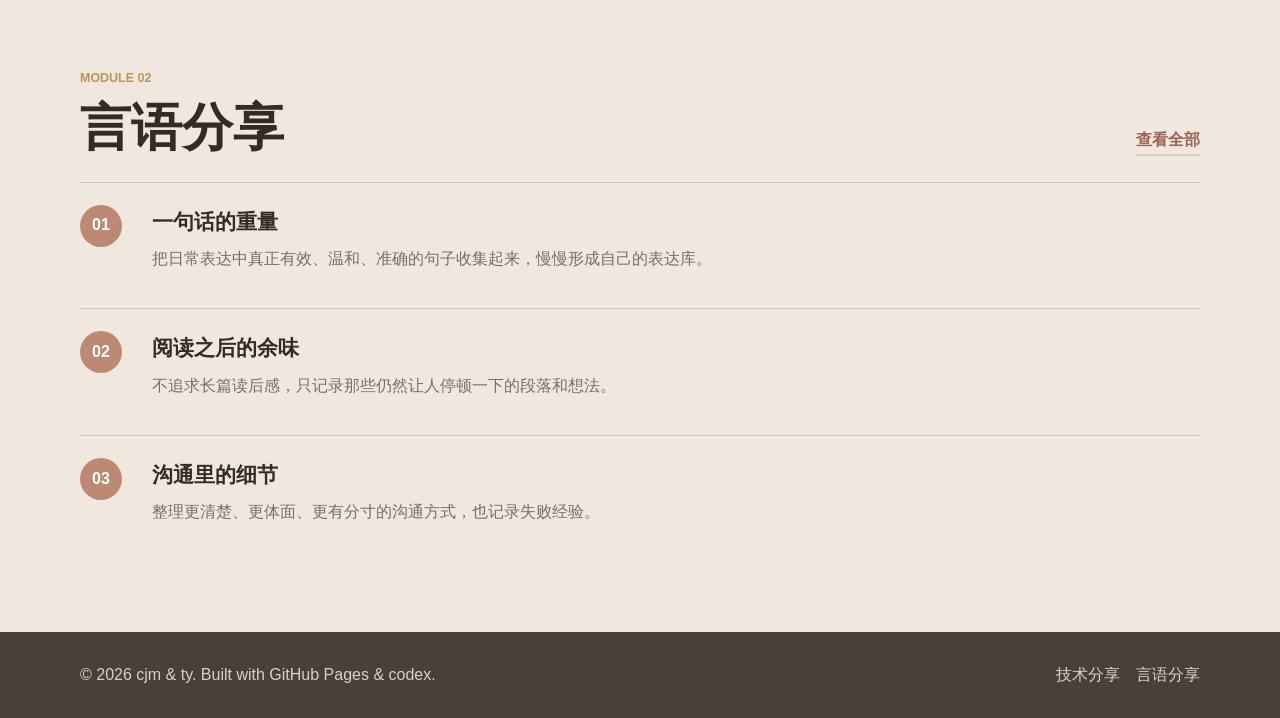
==== commit 4157082b: "Update site content" ====
--- a/index.html
+++ b/index.html
@@ -38,7 +38,7 @@
         <div class="wrap intro-grid">
           <div>
             <p class="section-label">About</p>
-            <h2>把学到的东西，整理成以后还能用的东西-同时也是记录我喜欢上一个人的过程。</h2>
+            <h2><span style="font-family: 'Courier New', Courier, monospace;">把学到的东西，整理成以后还能用的东西-同时也是记录我喜欢上一个人的过程。</span></h2>
           </div>
           <p>
             这里先按两个方向组织内容：技术分享关注工程实践、工具链、项目复盘和学习笔记；言语分享关注表达、阅读、写作、沟通和一些更松弛的观察。
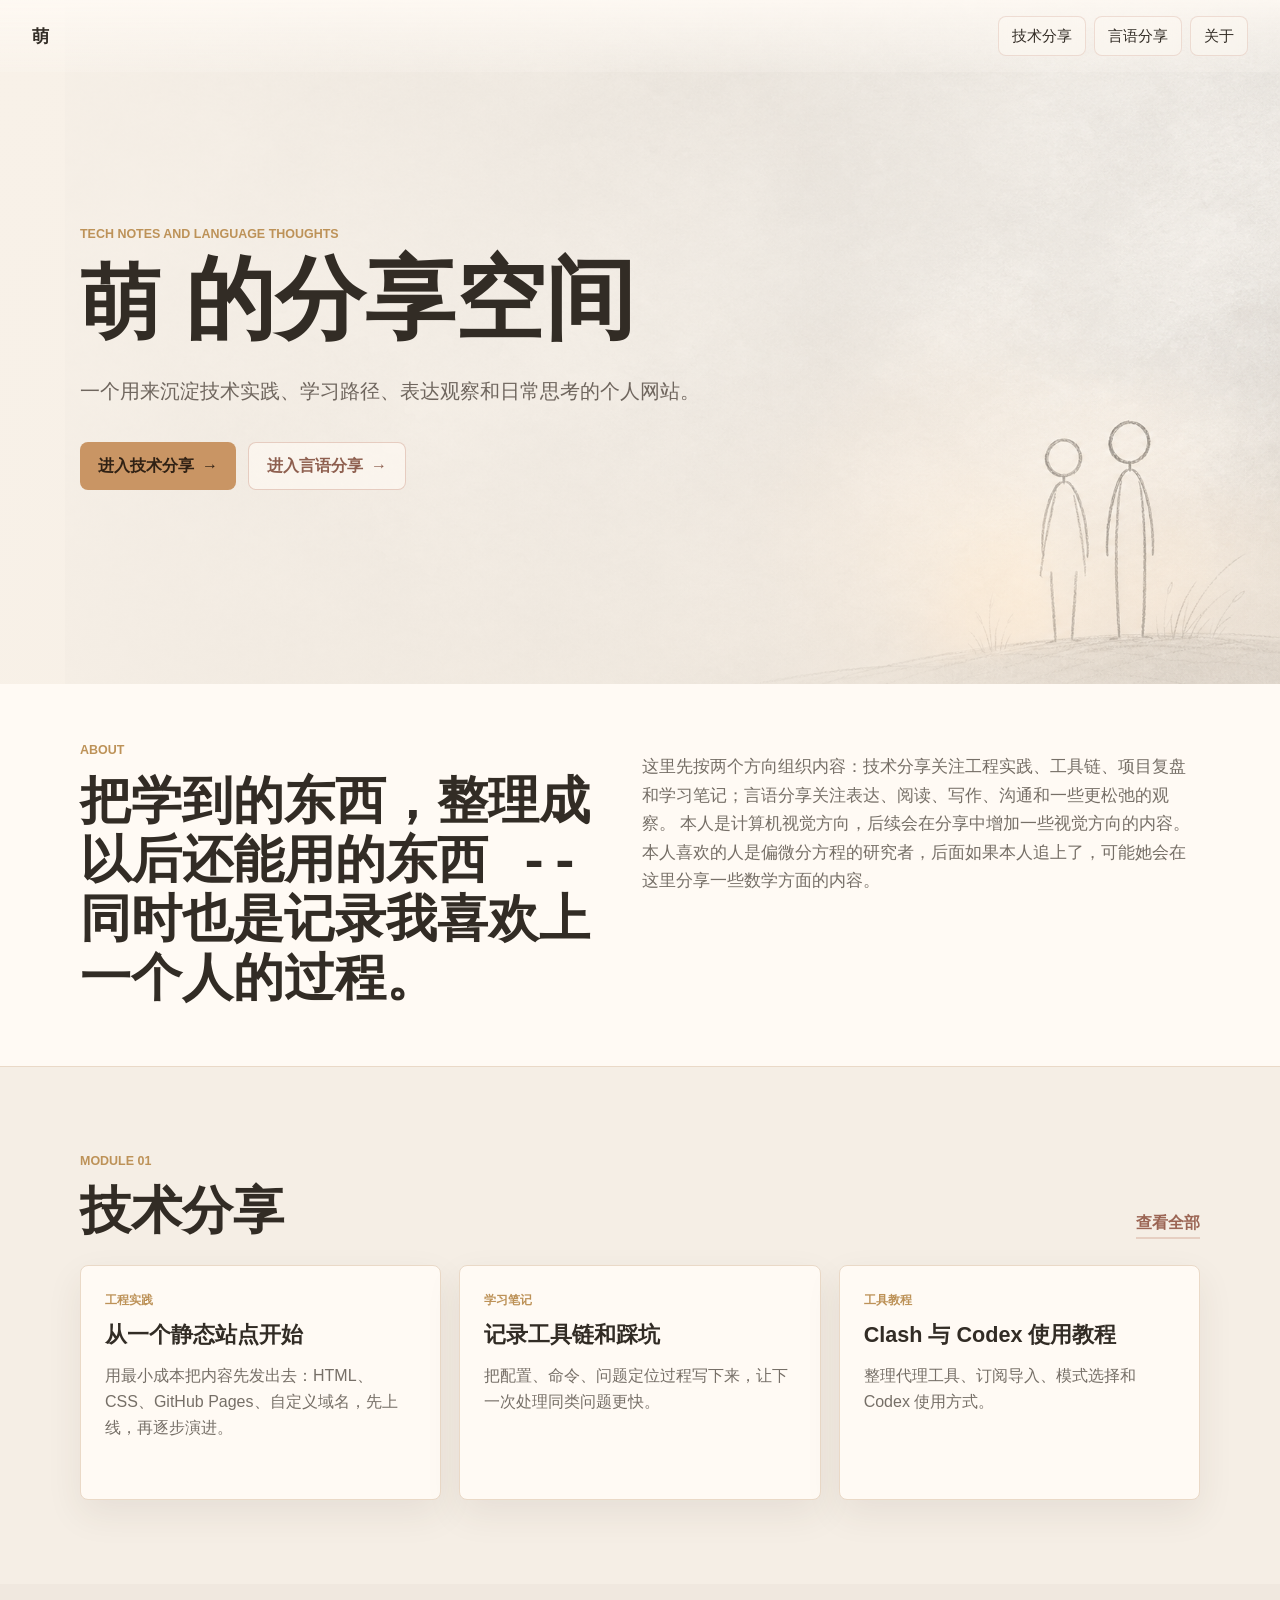
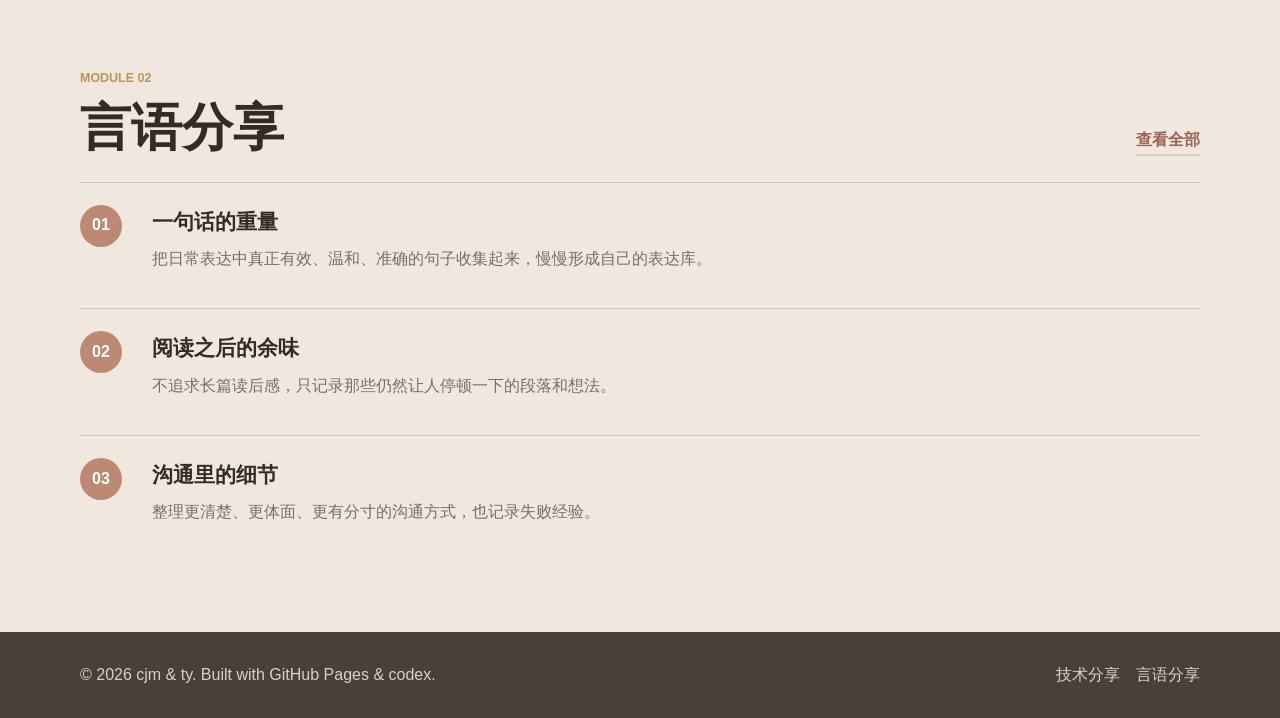
==== commit 9a13524c: "Update site content" ====
--- a/index.html
+++ b/index.html
@@ -38,7 +38,8 @@
         <div class="wrap intro-grid">
           <div>
             <p class="section-label">About</p>
-            <h2><span style="font-family: 'Courier New', Courier, monospace;">把学到的东西，整理成以后还能用的东西-同时也是记录我喜欢上一个人的过程。</span></h2>
+            <h2><span style="font-family: 'Courier New', Courier, monospace;">把学到的东西，整理成以后还能用的东西
+              --同时也是记录我喜欢上一个人的过程。</span></h2>
           </div>
           <p>
             这里先按两个方向组织内容：技术分享关注工程实践、工具链、项目复盘和学习笔记；言语分享关注表达、阅读、写作、沟通和一些更松弛的观察。
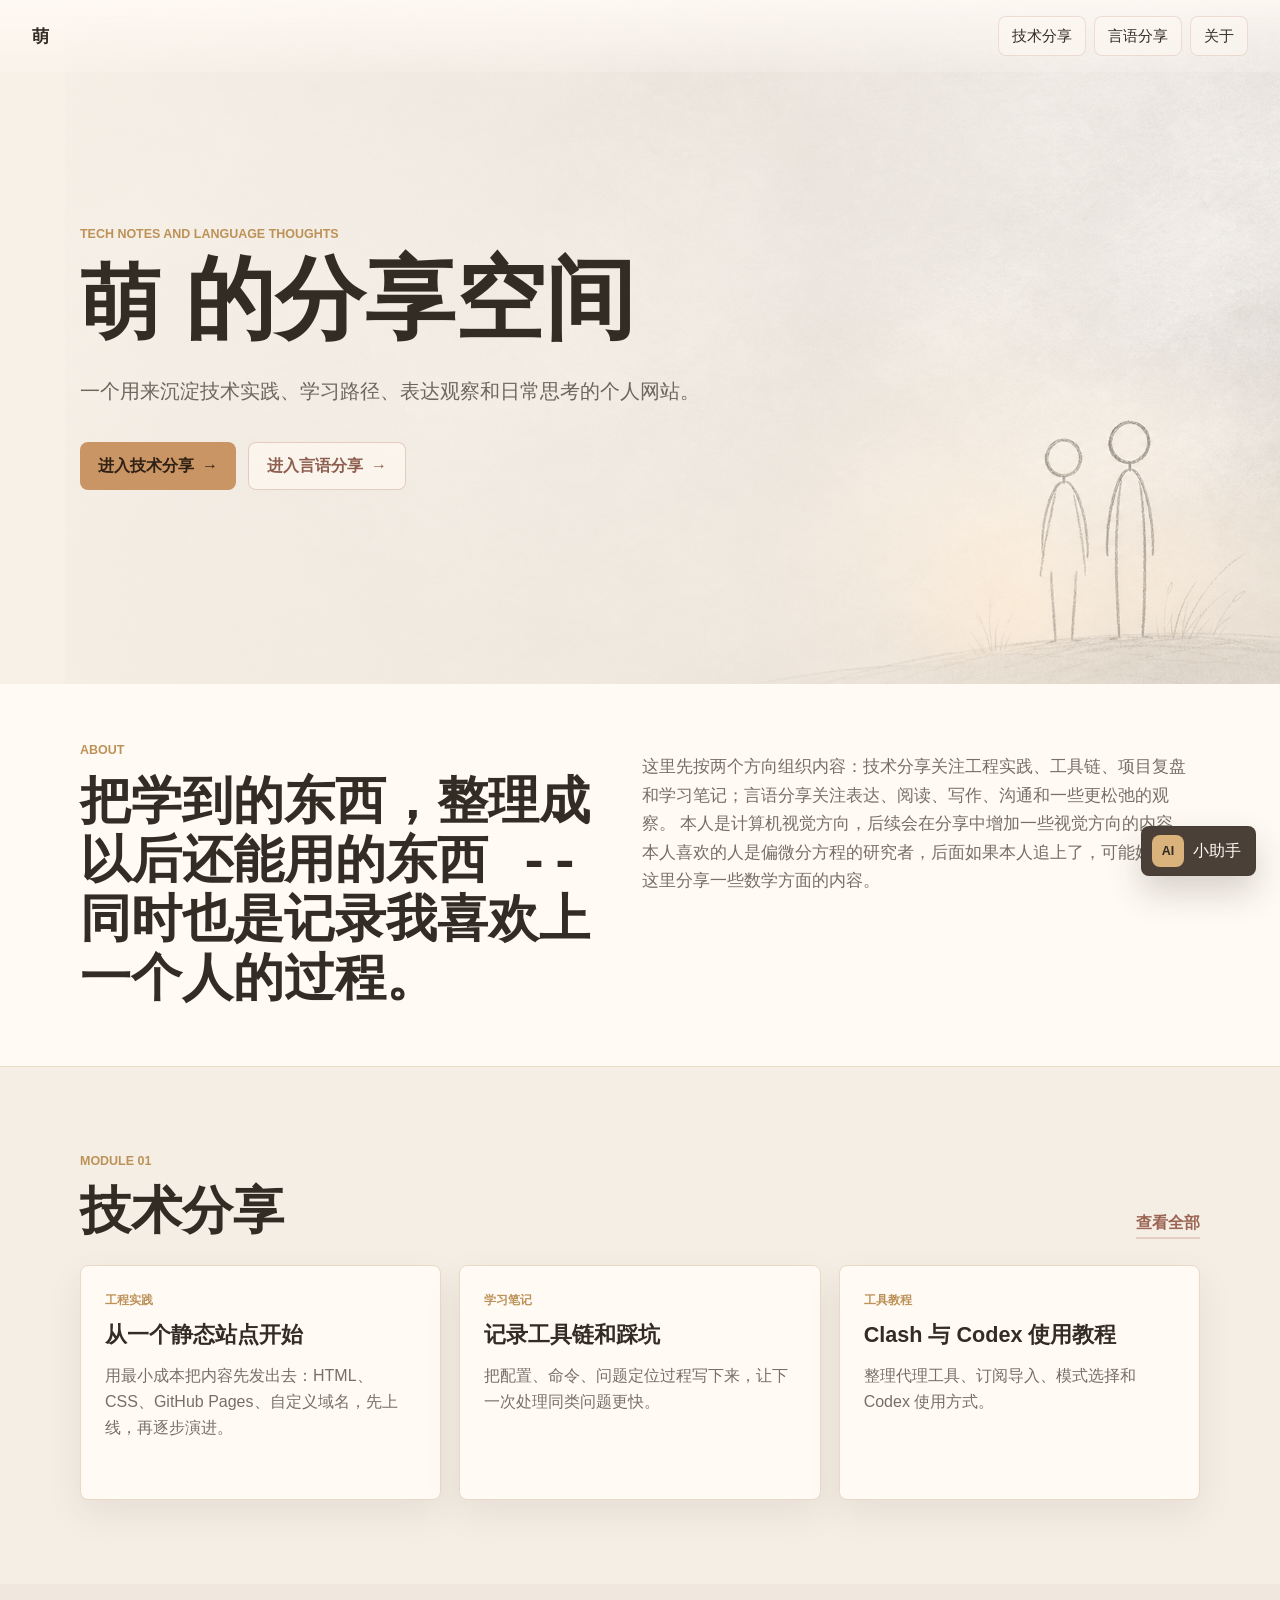
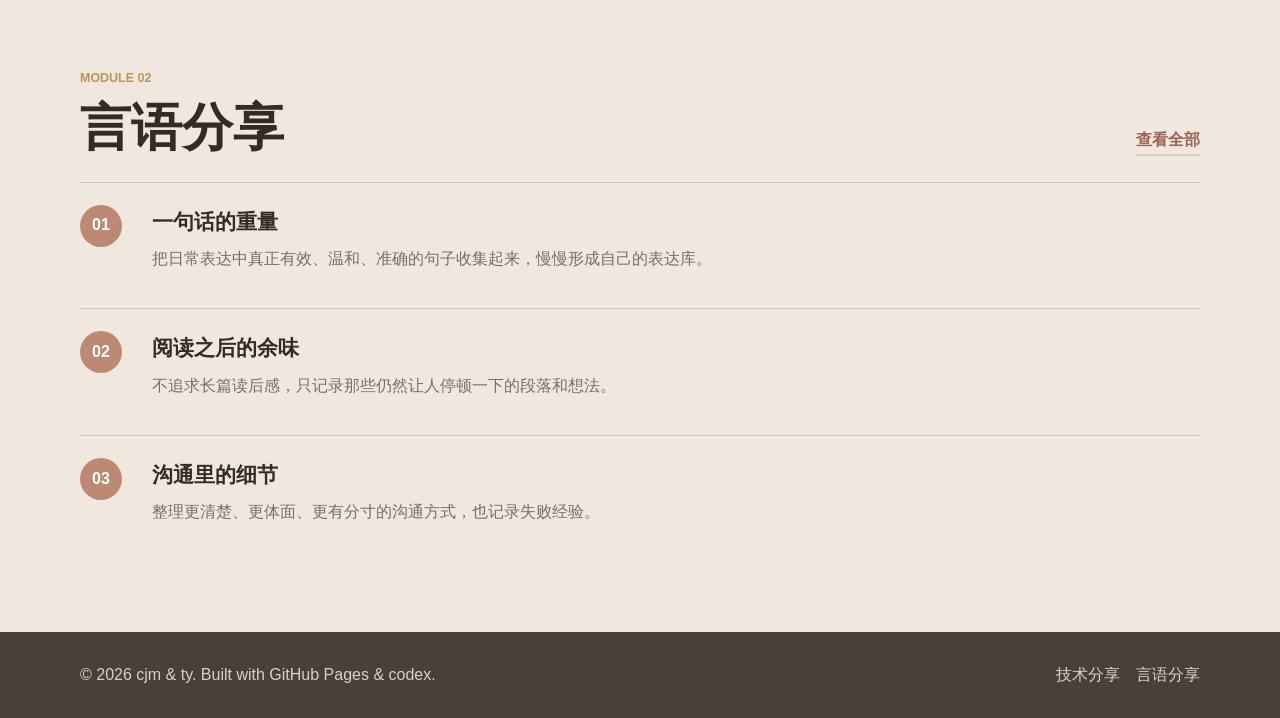
==== commit 4bc7f044: "Update site content" ====
--- a/index.html
+++ b/index.html
@@ -6,6 +6,8 @@
     <meta name="description" content="萌 的技术分享与言语分享空间，记录工程实践、学习笔记、表达观察与日常思考。">
     <title>萌 的分享空间</title>
     <link rel="stylesheet" href="styles.css">
+    <script src="assets/assistant/site-index.js" defer></script>
+    <script src="assets/assistant/assistant.js" defer></script>
   </head>
   <body>
     <header class="site-header">
--- a/styles.css
+++ b/styles.css
@@ -479,6 +479,32 @@
   margin-top: 8px;
 }
 
+.article-gallery {
+  margin: 24px 0 0;
+}
+
+.article-gallery figcaption {
+  margin-bottom: 12px;
+  color: #8e5f4f;
+  font-weight: 800;
+}
+
+.article-gallery__grid {
+  display: grid;
+  grid-template-columns: repeat(3, minmax(0, 1fr));
+  gap: 14px;
+  align-items: start;
+}
+
+.article-gallery__grid img {
+  width: 100%;
+  height: auto;
+  border: 1px solid var(--line);
+  border-radius: 8px;
+  background: #fffaf4;
+  box-shadow: 0 10px 26px rgba(70, 53, 38, 0.08);
+}
+
 .study-note {
   margin-top: 32px;
   border: 1px solid var(--line);
@@ -577,6 +603,237 @@
   color: var(--muted);
 }
 
+.visually-hidden {
+  position: absolute;
+  width: 1px;
+  height: 1px;
+  overflow: hidden;
+  clip: rect(0 0 0 0);
+  white-space: nowrap;
+}
+
+.site-assistant {
+  position: fixed;
+  z-index: 40;
+  right: 24px;
+  bottom: 24px;
+  pointer-events: none;
+}
+
+.site-assistant__toggle,
+.site-assistant__close,
+.site-assistant__quick button,
+.site-assistant__form button {
+  font: inherit;
+}
+
+.site-assistant__toggle {
+  pointer-events: auto;
+  display: inline-flex;
+  align-items: center;
+  gap: 9px;
+  min-height: 48px;
+  border: 1px solid rgba(50, 44, 37, 0.14);
+  border-radius: 8px;
+  padding: 8px 14px 8px 10px;
+  color: #fffaf4;
+  background: #4b4038;
+  box-shadow: 0 16px 34px rgba(50, 44, 37, 0.2);
+  cursor: pointer;
+}
+
+.site-assistant__toggle-mark {
+  display: inline-grid;
+  place-items: center;
+  width: 32px;
+  height: 32px;
+  border-radius: 8px;
+  color: #2f2a24;
+  background: #d9b27c;
+  font-size: 0.78rem;
+  font-weight: 900;
+}
+
+.site-assistant__panel {
+  pointer-events: auto;
+  position: absolute;
+  right: 0;
+  bottom: 64px;
+  display: none;
+  grid-template-rows: auto minmax(160px, 1fr) auto auto;
+  width: min(382px, calc(100vw - 40px));
+  max-height: min(650px, calc(100vh - 118px));
+  overflow: hidden;
+  border: 1px solid rgba(191, 127, 104, 0.34);
+  border-radius: 8px;
+  background: rgba(255, 250, 244, 0.98);
+  box-shadow: 0 26px 70px rgba(50, 44, 37, 0.22);
+}
+
+.site-assistant.is-open .site-assistant__panel {
+  display: grid;
+}
+
+.site-assistant__header {
+  display: flex;
+  align-items: flex-start;
+  justify-content: space-between;
+  gap: 12px;
+  border-bottom: 1px solid var(--line);
+  padding: 16px 16px 14px;
+  background: linear-gradient(120deg, rgba(125, 139, 120, 0.14), rgba(125, 140, 160, 0.12));
+}
+
+.site-assistant__header p {
+  margin: 0 0 3px;
+  color: var(--gold);
+  font-size: 0.76rem;
+  font-weight: 900;
+}
+
+.site-assistant__header h2 {
+  margin: 0;
+  font-size: 1.1rem;
+  line-height: 1.22;
+  letter-spacing: 0;
+}
+
+.site-assistant__close {
+  display: inline-grid;
+  place-items: center;
+  width: 32px;
+  height: 32px;
+  flex: 0 0 auto;
+  border: 1px solid rgba(50, 44, 37, 0.12);
+  border-radius: 8px;
+  color: var(--ink);
+  background: rgba(255, 250, 244, 0.74);
+  cursor: pointer;
+}
+
+.site-assistant__messages {
+  display: flex;
+  flex-direction: column;
+  gap: 10px;
+  overflow-y: auto;
+  padding: 14px;
+}
+
+.site-assistant__message {
+  max-width: 92%;
+  border-radius: 8px;
+  padding: 10px 12px;
+  font-size: 0.92rem;
+  line-height: 1.55;
+}
+
+.site-assistant__message p {
+  margin: 0;
+}
+
+.site-assistant__message--assistant {
+  align-self: flex-start;
+  border: 1px solid var(--line);
+  color: var(--ink);
+  background: #fffaf4;
+}
+
+.site-assistant__message--user {
+  align-self: flex-end;
+  color: #fffaf4;
+  background: #7d8b78;
+}
+
+.site-assistant__results {
+  display: grid;
+  gap: 8px;
+  margin: 10px 0 0;
+  padding: 0;
+  list-style: none;
+}
+
+.site-assistant__results li {
+  border-top: 1px solid rgba(191, 127, 104, 0.18);
+  padding-top: 8px;
+}
+
+.site-assistant__results a {
+  color: #8e5f4f;
+  font-weight: 900;
+  border-bottom: 1px solid rgba(191, 127, 104, 0.32);
+}
+
+.site-assistant__results p {
+  margin: 5px 0 0;
+  color: var(--muted);
+  font-size: 0.86rem;
+}
+
+.site-assistant__results span {
+  display: inline-flex;
+  margin-top: 6px;
+  border-radius: 8px;
+  padding: 2px 7px;
+  color: #566351;
+  background: rgba(125, 139, 120, 0.14);
+  font-size: 0.76rem;
+  font-weight: 800;
+}
+
+.site-assistant__quick {
+  display: flex;
+  gap: 8px;
+  overflow-x: auto;
+  border-top: 1px solid var(--line);
+  padding: 10px 14px;
+}
+
+.site-assistant__quick button {
+  flex: 0 0 auto;
+  border: 1px solid rgba(125, 140, 160, 0.28);
+  border-radius: 8px;
+  padding: 6px 9px;
+  color: #4d5967;
+  background: rgba(125, 140, 160, 0.1);
+  font-size: 0.82rem;
+  cursor: pointer;
+}
+
+.site-assistant__form {
+  display: grid;
+  grid-template-columns: 1fr auto;
+  gap: 8px;
+  border-top: 1px solid var(--line);
+  padding: 12px 14px 14px;
+  background: #fffaf4;
+}
+
+.site-assistant__form input {
+  min-width: 0;
+  border: 1px solid var(--line);
+  border-radius: 8px;
+  padding: 9px 10px;
+  color: var(--ink);
+  background: #fff;
+  font: inherit;
+}
+
+.site-assistant__form button {
+  border: 0;
+  border-radius: 8px;
+  padding: 9px 12px;
+  color: #fffaf4;
+  background: #bf7f68;
+  font-weight: 900;
+  cursor: pointer;
+}
+
+.site-assistant__form button:disabled,
+.site-assistant__form input:disabled {
+  cursor: not-allowed;
+  opacity: 0.58;
+}
+
 @media (max-width: 780px) {
   .site-header {
     position: absolute;
@@ -659,6 +916,10 @@
     font-size: 1.35rem;
   }
 
+  .article-gallery__grid {
+    grid-template-columns: repeat(2, minmax(0, 1fr));
+  }
+
   .study-note h2 {
     font-size: 1.75rem;
   }
@@ -666,6 +927,23 @@
   .footer-grid {
     align-items: flex-start;
     flex-direction: column;
+  }
+
+  .site-assistant {
+    right: 16px;
+    bottom: 16px;
+    left: 16px;
+  }
+
+  .site-assistant__toggle {
+    margin-left: auto;
+  }
+
+  .site-assistant__panel {
+    right: 0;
+    left: 0;
+    width: auto;
+    max-height: min(590px, calc(100vh - 104px));
   }
 }
 
@@ -707,4 +985,26 @@
     grid-template-columns: 42px 1fr;
     gap: 12px;
   }
-}
+
+  .article-gallery__grid {
+    grid-template-columns: 1fr;
+  }
+
+  .site-assistant__panel {
+    bottom: 62px;
+    max-height: min(560px, calc(100vh - 92px));
+  }
+
+  .site-assistant__message {
+    max-width: 96%;
+  }
+
+  .site-assistant__quick {
+    padding-right: 10px;
+    padding-left: 10px;
+  }
+
+  .site-assistant__form {
+    grid-template-columns: 1fr;
+  }
+}
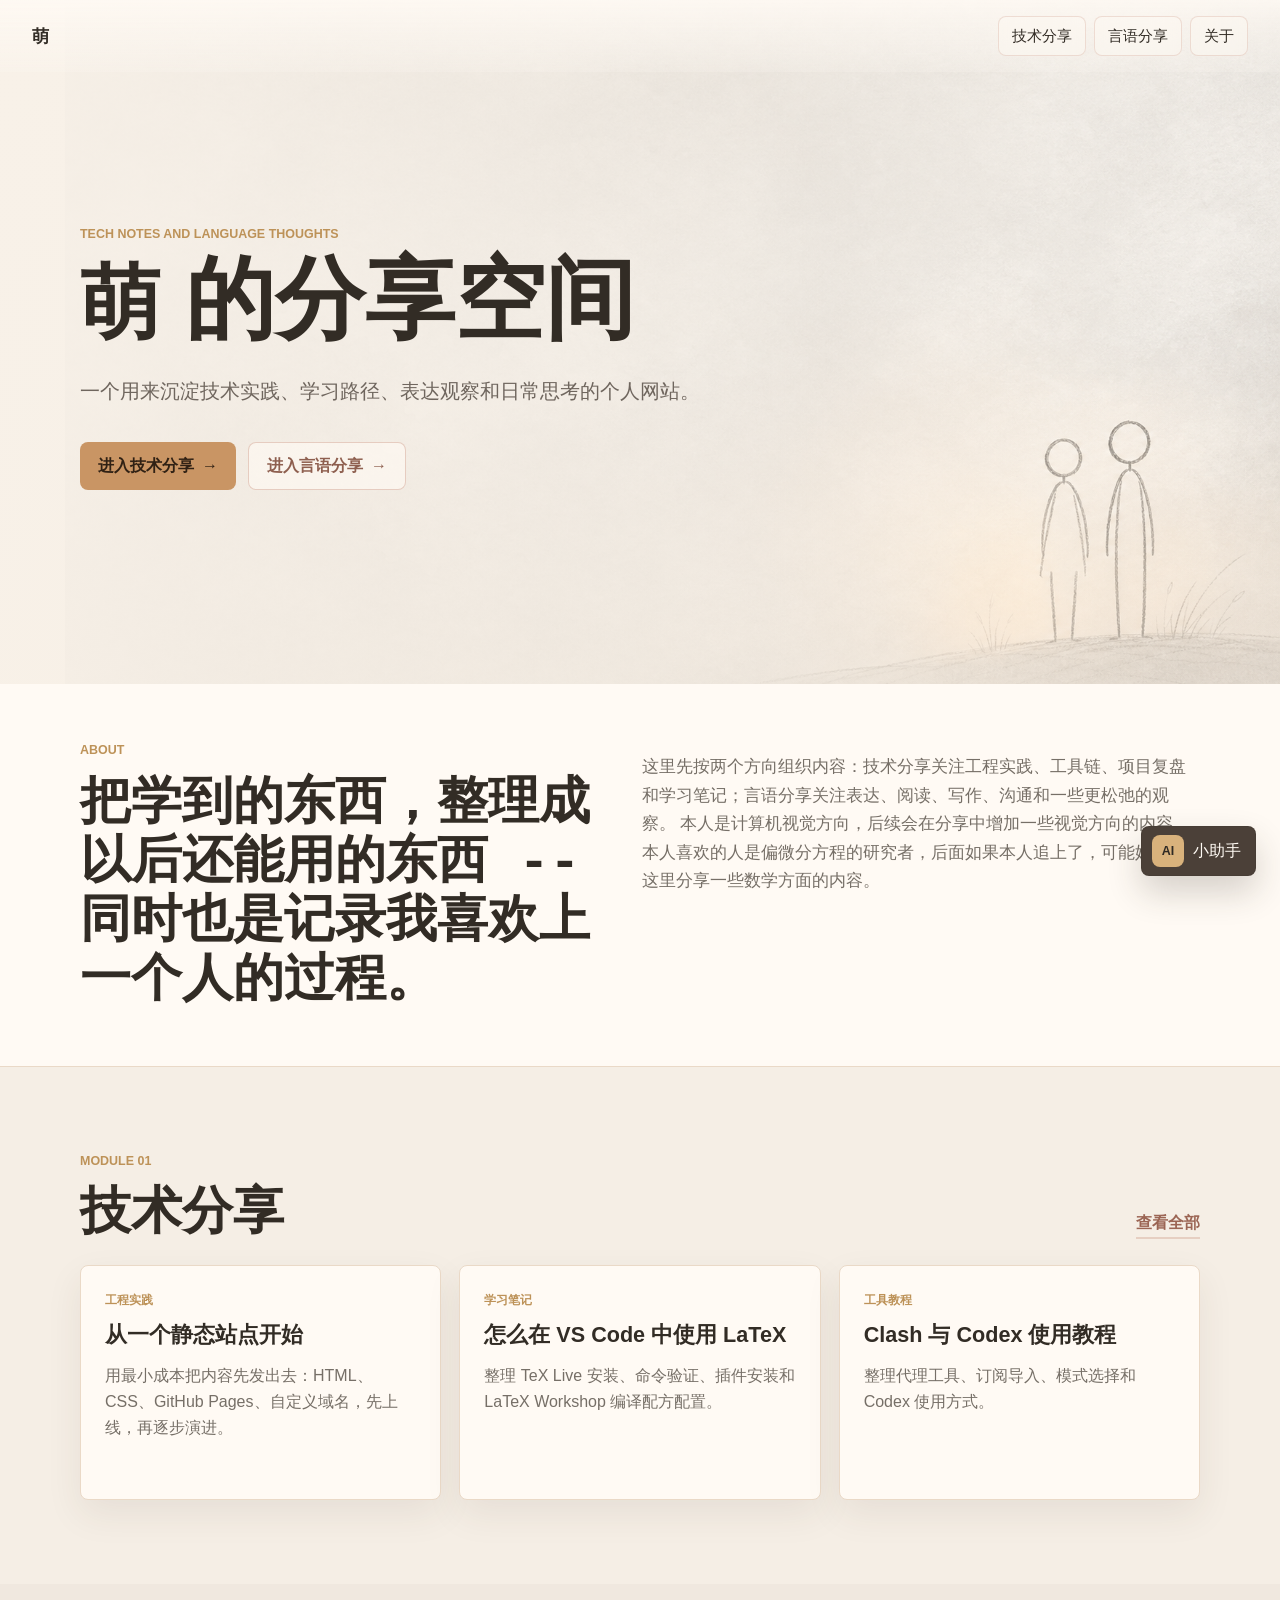
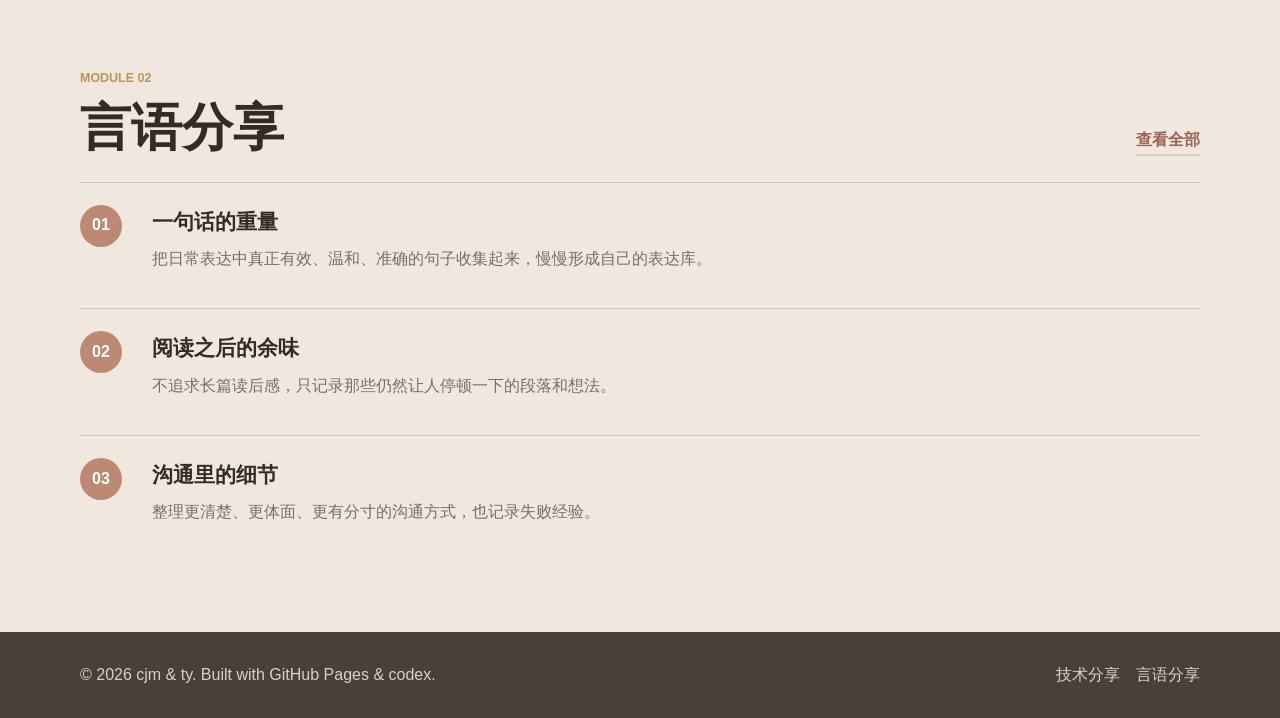
==== commit 9740850b: "Update site content" ====
--- a/index.html
+++ b/index.html
@@ -64,10 +64,10 @@
               <h3>从一个静态站点开始</h3>
               <p>用最小成本把内容先发出去：HTML、CSS、GitHub Pages、自定义域名，先上线，再逐步演进。</p>
             </a>
-            <a class="feature-card article-card--link" href="./tech/github-cli-network/">
+            <a class="feature-card article-card--link" href="./tech/latex-vscode/">
               <p class="card-kicker">学习笔记</p>
-              <h3>记录工具链和踩坑</h3>
-              <p>把配置、命令、问题定位过程写下来，让下一次处理同类问题更快。</p>
+              <h3>怎么在 VS Code 中使用 LaTeX</h3>
+              <p>整理 TeX Live 安装、命令验证、插件安装和 LaTeX Workshop 编译配方配置。</p>
             </a>
             <a class="feature-card article-card--link" href="./tech/clash-codex-guide/">
               <p class="card-kicker">工具教程</p>
--- a/styles.css
+++ b/styles.css
@@ -505,6 +505,30 @@
   box-shadow: 0 10px 26px rgba(70, 53, 38, 0.08);
 }
 
+.article-figure {
+  margin: 18px 0 0;
+}
+
+.article-figure--narrow {
+  max-width: 520px;
+}
+
+.article-figure img {
+  width: 100%;
+  height: auto;
+  border: 1px solid var(--line);
+  border-radius: 8px;
+  background: #fffaf4;
+  box-shadow: 0 10px 26px rgba(70, 53, 38, 0.08);
+}
+
+.article-figure figcaption {
+  margin-top: 8px;
+  color: #8e5f4f;
+  font-size: 0.9rem;
+  font-weight: 800;
+}
+
 .study-note {
   margin-top: 32px;
   border: 1px solid var(--line);
